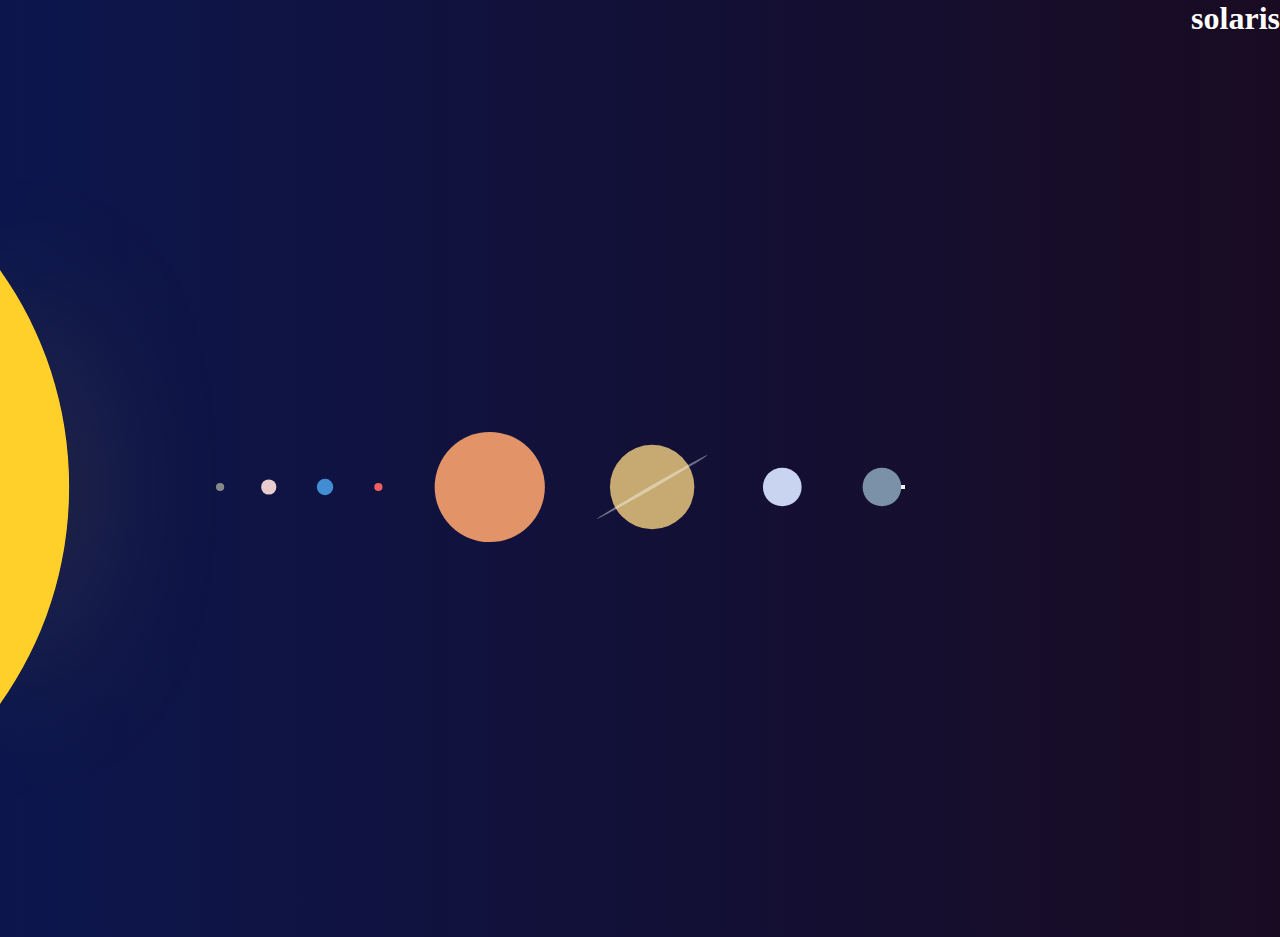
==== solaris/index.html @ e765f0d6 "00" ====
<!DOCTYPE html>
<html lang="en">
<head>
    <meta charset="UTF-8">
    <meta name="viewport" content="width=device-width, initial-scale=1.0">
    <title>solaris</title>
    <link rel="stylesheet" href="style.css">
    <script src="script.js" defer></script>
</head>
<body>
    <article class="solarsystem-container">
        <!-- här kommer vårt solsystem hamna från js -->
    </article>
    
    <div class="texten">
    <h1>solaris</h1>
    
   </div>
   
   
 
    <div class="flex-container">
      
        <svg 
        
        width="368" height="900" viewBox="0 0 368 900" fill="none" 
                xmlns="http://www.w3.org/2000/svg">
          <g filter="url(#filter0_d_7_7)">

            <path fill-rule="evenodd" clip-rule="evenodd" d="M0 820.061C74.3038 715.639 118 587.922 118 450C118 312.078 74.3038 184.361 0 79.9392V820.061Z" fill="#FFD029"/>
            </g>
            <defs>
            <filter id="filter0_d_7_7" x="-250" y="-170.061" width="618" height="1240.12" filterUnits="userSpaceOnUse" color-interpolation-filters="sRGB">
            <feFlood flood-opacity="0" result="BackgroundImageFix"/>
            <feColorMatrix in="SourceAlpha" type="matrix" values="0 0 0 0 0 0 0 0 0 0 0 0 0 0 0 0 0 0 127 0" result="hardAlpha"/>
            <feOffset/>
            <feGaussianBlur stdDeviation="125"/>
            <feComposite in2="hardAlpha" operator="out"/>
            <feColorMatrix type="matrix" values="0 0 0 0 1 0 0 0 0 0.815257 0 0 0 0 0.1625 0 0 0 0.2 0"/>
            <feBlend mode="normal" in2="BackgroundImageFix" result="effect1_dropShadow_7_7"/>
            <feBlend mode="normal" in="SourceGraphic" in2="effect1_dropShadow_7_7" result="shape"/>
            </filter>
            </defs>
            </svg>
          
           
            <svg width="1169" height="188" viewBox="0 0 1169 188" 

            fill="none" xmlns="http://www.w3.org/2000/svg">
        
            
            
        <circle  id="planet1" cx="7" cy="94" r="7" fill="#888888"/>
        <circle id="planet2" cx="90" cy="94" r="13" fill="#E7CDCD"/>
        <circle id="planet3" cx="186" cy="94" r="14" fill="#428ED5"/>
        <circle id="planet4" cx="277" cy="94" r="7" fill="#EF5F5F"/>
        <circle id="planet5" cx="467" cy="94" r="94" fill="#E29468"/>
        <circle id="planet6" cx="744" cy="94" r="72" fill="#C7AA72"/>
        <ellipse cx="744" cy="94" rx="109.116" ry="2.75039" transform="rotate(-30 744 94)" fill="white" fill-opacity="0.4"/>
        <circle id="planet7" cx="966" cy="94" r="33" fill="#C9D4F1"/>
        <circle id="planet8" cx="1136" cy="94" r="33" fill="#7A91A7"/>
        </svg>
        <button></button>
  
        <article class="solarsystem-overlay">
         <div id="planets"> </div>
      </article>


    
            </div>
  
</body>
</html>
---- solaris/style.css ----
*{
    margin: 0;
    padding: 0;
    box-sizing: border-box;
}
body{
    background: linear-gradient(90deg, #0C164D 0%, #190B22 100%);
    width: 100vw;
    height: 100vh;
    background-size: cover;
}


.texten{
 display: flex;
 flex-direction: column;
 place-items: end;
 color: white;
   
   
}



.flex-container{
    justify-content: center;
    display: flex;
    align-items: center;
    height: 100vh;
margin-right: 375px;
margin-bottom: 100px;
    
}
  
  .solarsystem-overlay {
    background-color: #000;
    width: 100vw;
    min-height: 100vh;
    position: absolute;
    display: none;
}
.solarsystem-overlay .body-info-container {
    border: 1px solid white;
    border-radius: 4px;
}
  
.solarsystem-container {
    display: flex;
    flex-wrap: wrap;
}
.solarsystem-container > section {
    align-self: center;
    margin-right: 3rem;
}
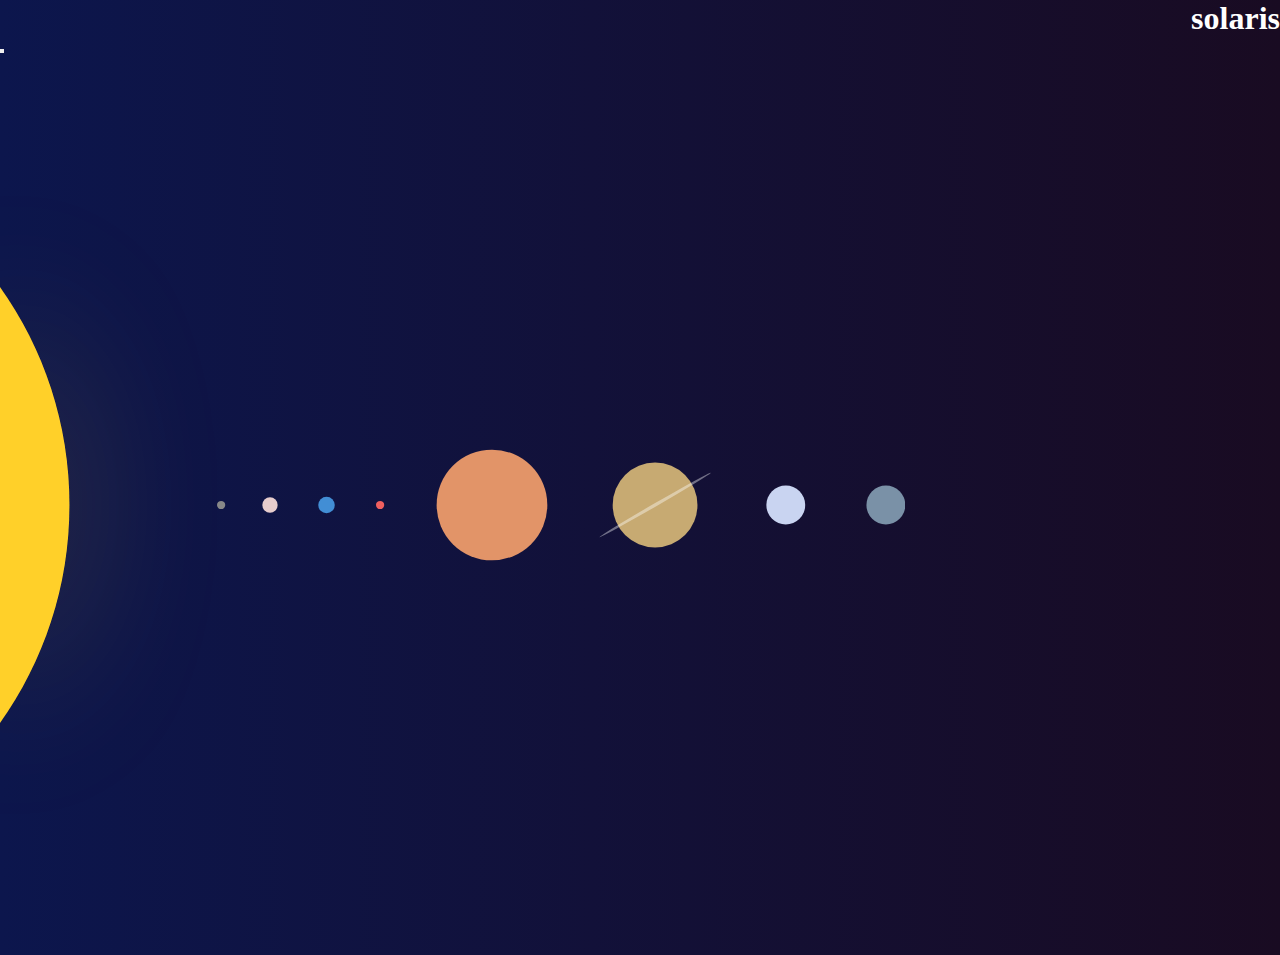
==== commit e1f82f4e: "sss" ====
--- a/solaris/index.html
+++ b/solaris/index.html
@@ -16,9 +16,10 @@
     <h1>solaris</h1>
     
    </div>
-   
-   
+
+   <button id="button"></button>
  
+   <div id="section"></div>
     <div class="flex-container">
       
         <svg 
@@ -60,7 +61,7 @@
         <circle id="planet7" cx="966" cy="94" r="33" fill="#C9D4F1"/>
         <circle id="planet8" cx="1136" cy="94" r="33" fill="#7A91A7"/>
         </svg>
-        <button></button>
+    
   
         <article class="solarsystem-overlay">
          <div id="planets"> </div>
@@ -69,6 +70,10 @@
 
     
             </div>
-  
+            <div class="modal">
+                <div class="modal-content" id="modalContent">
+                  <!-- Modal content goes here -->
+                </div>
+              </div>
 </body>
 </html>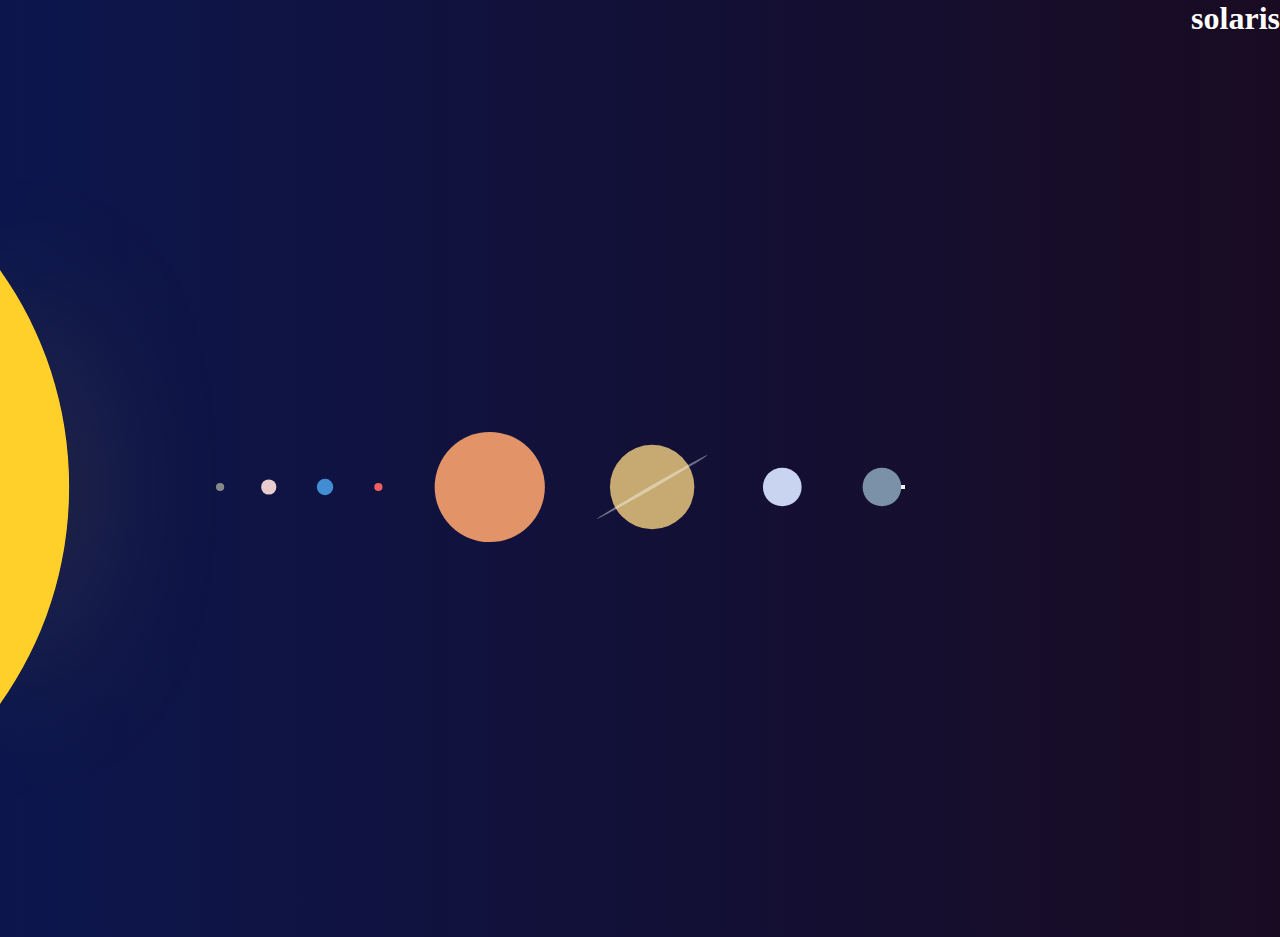
==== commit 56ed4520: "main" ====
--- a/solaris/index.html
+++ b/solaris/index.html
@@ -5,25 +5,23 @@
     <meta name="viewport" content="width=device-width, initial-scale=1.0">
     <title>solaris</title>
     <link rel="stylesheet" href="style.css">
-    <script src="script.js" defer></script>
+   
 </head>
 <body>
-    <article class="solarsystem-container">
-        <!-- här kommer vårt solsystem hamna från js -->
-    </article>
     
-    <div class="texten">
-    <h1>solaris</h1>
     
-   </div>
-
-   <button id="button"></button>
+    <div class="texten"><h1>solaris</h1></div>
+    
+   
+    <div class=".modal"> </div>
+   <div id="planets"></div>
+   <ul id="planetList"></ul>
  
-   <div id="section"></div>
+ 
+   <section id="solarsystem-container">
     <div class="flex-container">
-      
         <svg 
-        
+       
         width="368" height="900" viewBox="0 0 368 900" fill="none" 
                 xmlns="http://www.w3.org/2000/svg">
           <g filter="url(#filter0_d_7_7)">
@@ -61,19 +59,16 @@
         <circle id="planet7" cx="966" cy="94" r="33" fill="#C9D4F1"/>
         <circle id="planet8" cx="1136" cy="94" r="33" fill="#7A91A7"/>
         </svg>
-    
+     
   
-        <article class="solarsystem-overlay">
-         <div id="planets"> </div>
-      </article>
-
-
+        <article class="overlay">
+       
+      </article>  
+      <button></button>
+  </section>
+  <script src="script.js" ></script>
+</body>
     
             </div>
-            <div class="modal">
-                <div class="modal-content" id="modalContent">
-                  <!-- Modal content goes here -->
-                </div>
-              </div>
-</body>
+           
 </html>--- a/solaris/style.css
+++ b/solaris/style.css
@@ -23,6 +23,7 @@
 
 
 
+
 .flex-container{
     justify-content: center;
     display: flex;
@@ -33,23 +34,7 @@
     
 }
   
-  .solarsystem-overlay {
-    background-color: #000;
-    width: 100vw;
-    min-height: 100vh;
-    position: absolute;
-    display: none;
-}
-.solarsystem-overlay .body-info-container {
-    border: 1px solid white;
-    border-radius: 4px;
-}
-  
-.solarsystem-container {
-    display: flex;
-    flex-wrap: wrap;
-}
-.solarsystem-container > section {
-    align-self: center;
-    margin-right: 3rem;
+
+.modal{
+    color: red;
 }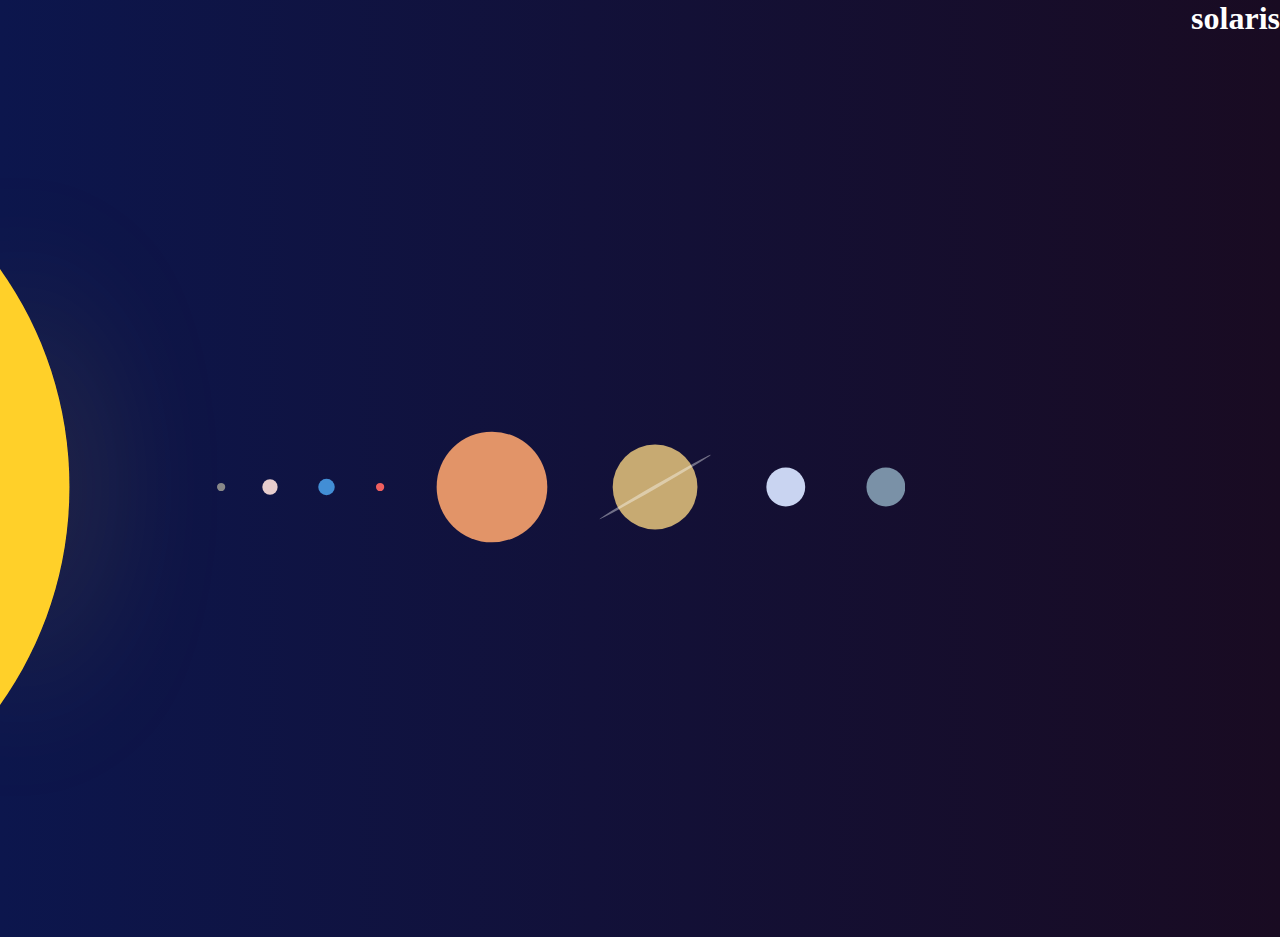
==== commit d4b32816: "main" ====
--- a/solaris/index.html
+++ b/solaris/index.html
@@ -13,12 +13,13 @@
     <div class="texten"><h1>solaris</h1></div>
     
    
-    <div class=".modal"> </div>
-   <div id="planets"></div>
-   <ul id="planetList"></ul>
+    
+  
+  
  
  
-   <section id="solarsystem-container">
+   <section id="solarsystem-container"> 
+    <ul id="planetList"></ul>
     <div class="flex-container">
         <svg 
        
@@ -52,7 +53,7 @@
         <circle  id="planet1" cx="7" cy="94" r="7" fill="#888888"/>
         <circle id="planet2" cx="90" cy="94" r="13" fill="#E7CDCD"/>
         <circle id="planet3" cx="186" cy="94" r="14" fill="#428ED5"/>
-        <circle id="planet4" cx="277" cy="94" r="7" fill="#EF5F5F"/>
+        <circle id="planet4" onclick="alert('jacob was hear')" cx="277" cy="94" r="7" fill="#EF5F5F"/>
         <circle id="planet5" cx="467" cy="94" r="94" fill="#E29468"/>
         <circle id="planet6" cx="744" cy="94" r="72" fill="#C7AA72"/>
         <ellipse cx="744" cy="94" rx="109.116" ry="2.75039" transform="rotate(-30 744 94)" fill="white" fill-opacity="0.4"/>
@@ -64,7 +65,7 @@
         <article class="overlay">
        
       </article>  
-      <button></button>
+      
   </section>
   <script src="script.js" ></script>
 </body>
--- a/solaris/style.css
+++ b/solaris/style.css
@@ -33,8 +33,11 @@
 margin-bottom: 100px;
     
 }
-  
 
-.modal{
-    color: red;
-}+#planetList{
+align-items: center;
+display: flex;
+justify-content: center;
+
+
+}
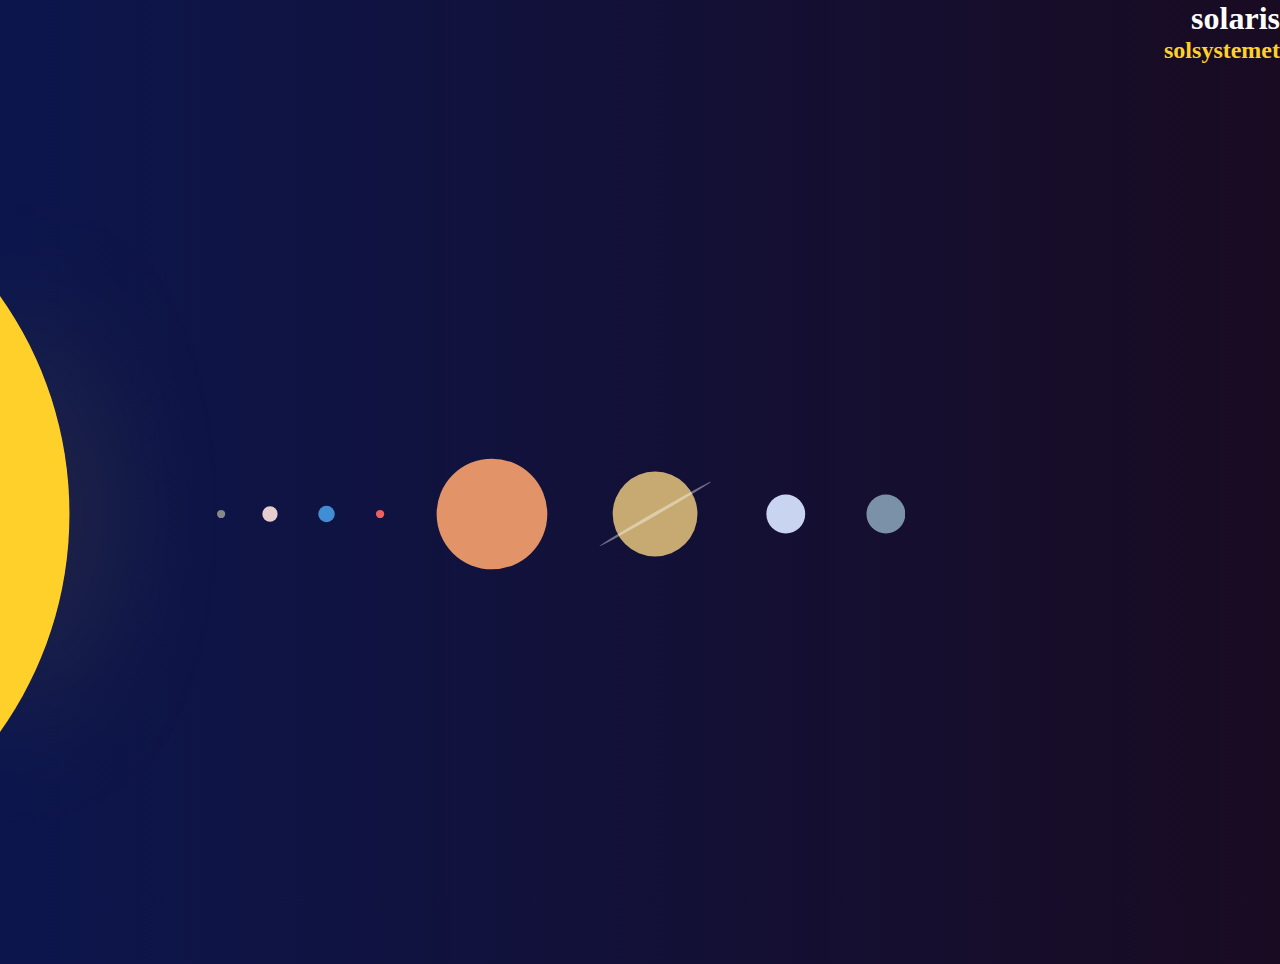
==== commit 64537cb6: "main" ====
--- a/solaris/index.html
+++ b/solaris/index.html
@@ -10,19 +10,35 @@
 <body>
     
     
-    <div class="texten"><h1>solaris</h1></div>
+    <div class="texten">
+        <h1>solaris</h1>
+        
+    </div>
     
-   
-    
+   <div class="texten2"> 
+    <h2>solsystemet</h2>
+   </div>
+    <section id="popup" class="popup_content">
+        <ul id="planetList"></ul>
+        <article id="overlay" class="overlay">
+            <!-- Content of your pop-up goes here -->
+            <h2>Popup Title</h2>
+            <p>This is the popup content. You can add any information or HTML elements here.</p>
+            <button onclick="closePopup()">Close</button>
+        </article>
+    </section>
+</section>
+
   
   
  
  
-   <section id="solarsystem-container"> 
     <ul id="planetList"></ul>
+  
+  </section>
     <div class="flex-container">
         <svg 
-       
+       id="planet0"
         width="368" height="900" viewBox="0 0 368 900" fill="none" 
                 xmlns="http://www.w3.org/2000/svg">
           <g filter="url(#filter0_d_7_7)">
@@ -53,7 +69,7 @@
         <circle  id="planet1" cx="7" cy="94" r="7" fill="#888888"/>
         <circle id="planet2" cx="90" cy="94" r="13" fill="#E7CDCD"/>
         <circle id="planet3" cx="186" cy="94" r="14" fill="#428ED5"/>
-        <circle id="planet4" onclick="alert('jacob was hear')" cx="277" cy="94" r="7" fill="#EF5F5F"/>
+        <circle id="planet4"  cx="277" cy="94" r="7" fill="#EF5F5F"/>
         <circle id="planet5" cx="467" cy="94" r="94" fill="#E29468"/>
         <circle id="planet6" cx="744" cy="94" r="72" fill="#C7AA72"/>
         <ellipse cx="744" cy="94" rx="109.116" ry="2.75039" transform="rotate(-30 744 94)" fill="white" fill-opacity="0.4"/>
@@ -62,9 +78,9 @@
         </svg>
      
   
-        <article class="overlay">
-       
-      </article>  
+        <article id="#overlay" class="overlay">
+            
+        </article>  
       
   </section>
   <script src="script.js" ></script>
--- a/solaris/style.css
+++ b/solaris/style.css
@@ -22,7 +22,13 @@
 }
 
 
-
+.texten2{
+    display: flex;
+    flex-direction: column;
+    place-items: end;
+    color: #FFD029;
+       
+}
 
 .flex-container{
     justify-content: center;
@@ -35,9 +41,48 @@
 }
 
 #planetList{
-align-items: center;
-display: flex;
-justify-content: center;
-
+display: none;
 
 }
+
+#overlay{
+  
+        position: fixed; /* Sit on top of the page content */
+        display: none; /* Hidden by default */
+        width: 100%; /* Full width (cover the whole page) */
+        height: 100%; /* Full height (cover the whole page) */
+        top: 0;
+        left: 0;
+        right: 0;
+        bottom: 0;
+        background: linear-gradient(90deg, #0C164D 0%, #190B22 100%);
+
+        z-index: 2; /* Specify a stack order in case you're using a different order for other elements */
+        color: white;
+   text-align: center;
+  padding: auto;
+  
+}
+#overlay:target {
+    visibility: visible;
+    opacity: 1;
+  }
+  .popup {
+    background: linear-gradient(90deg, #0C164D 0%, #190B22 100%);
+  }
+  
+  .popup__content {
+    margin: 25% auto;
+    padding: 1.3rem;
+    background: linear-gradient(90deg, #0C164D 0%, #190B22 100%);
+    border-radius: 0.6rem;
+    width: 30%;
+    position: relative;
+    transition: all 1s ease-in-out;
+    
+  }
+  .popup__content {
+    overflow: auto;
+    color: black;
+   
+  }